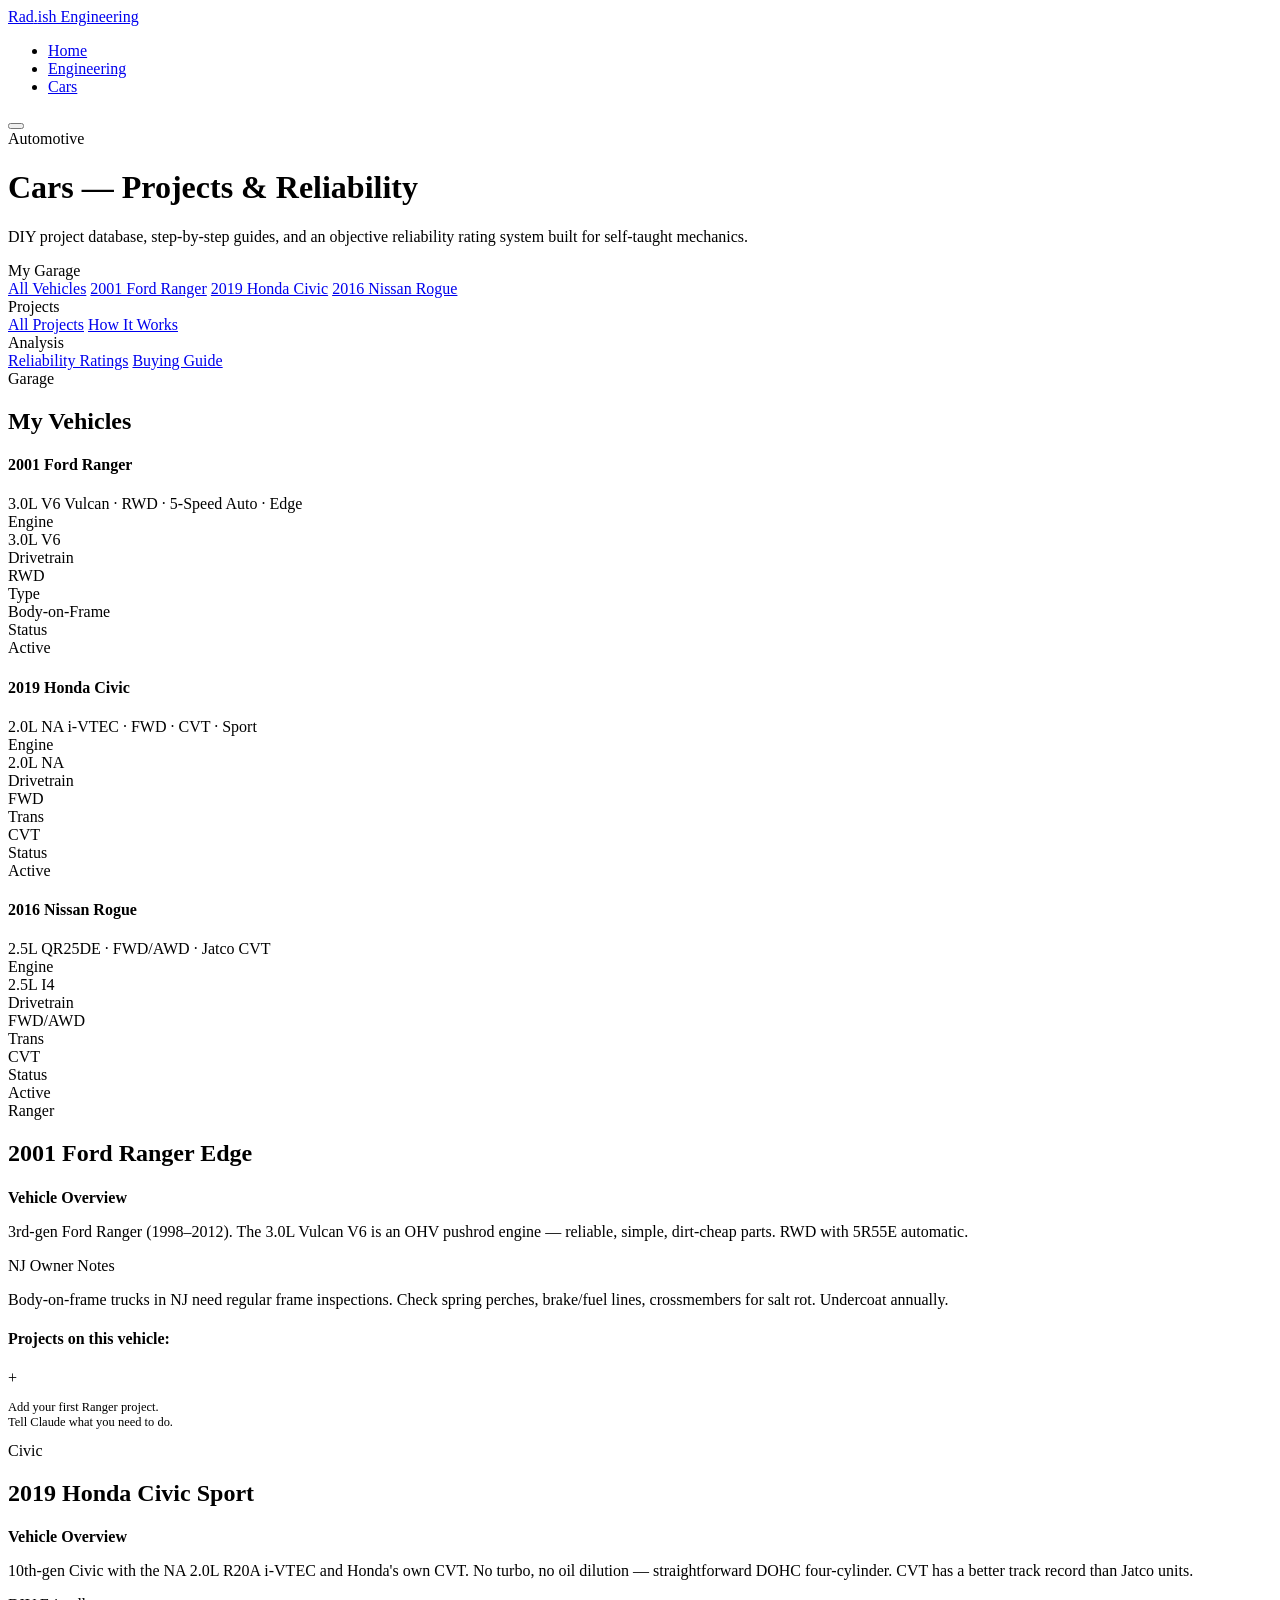
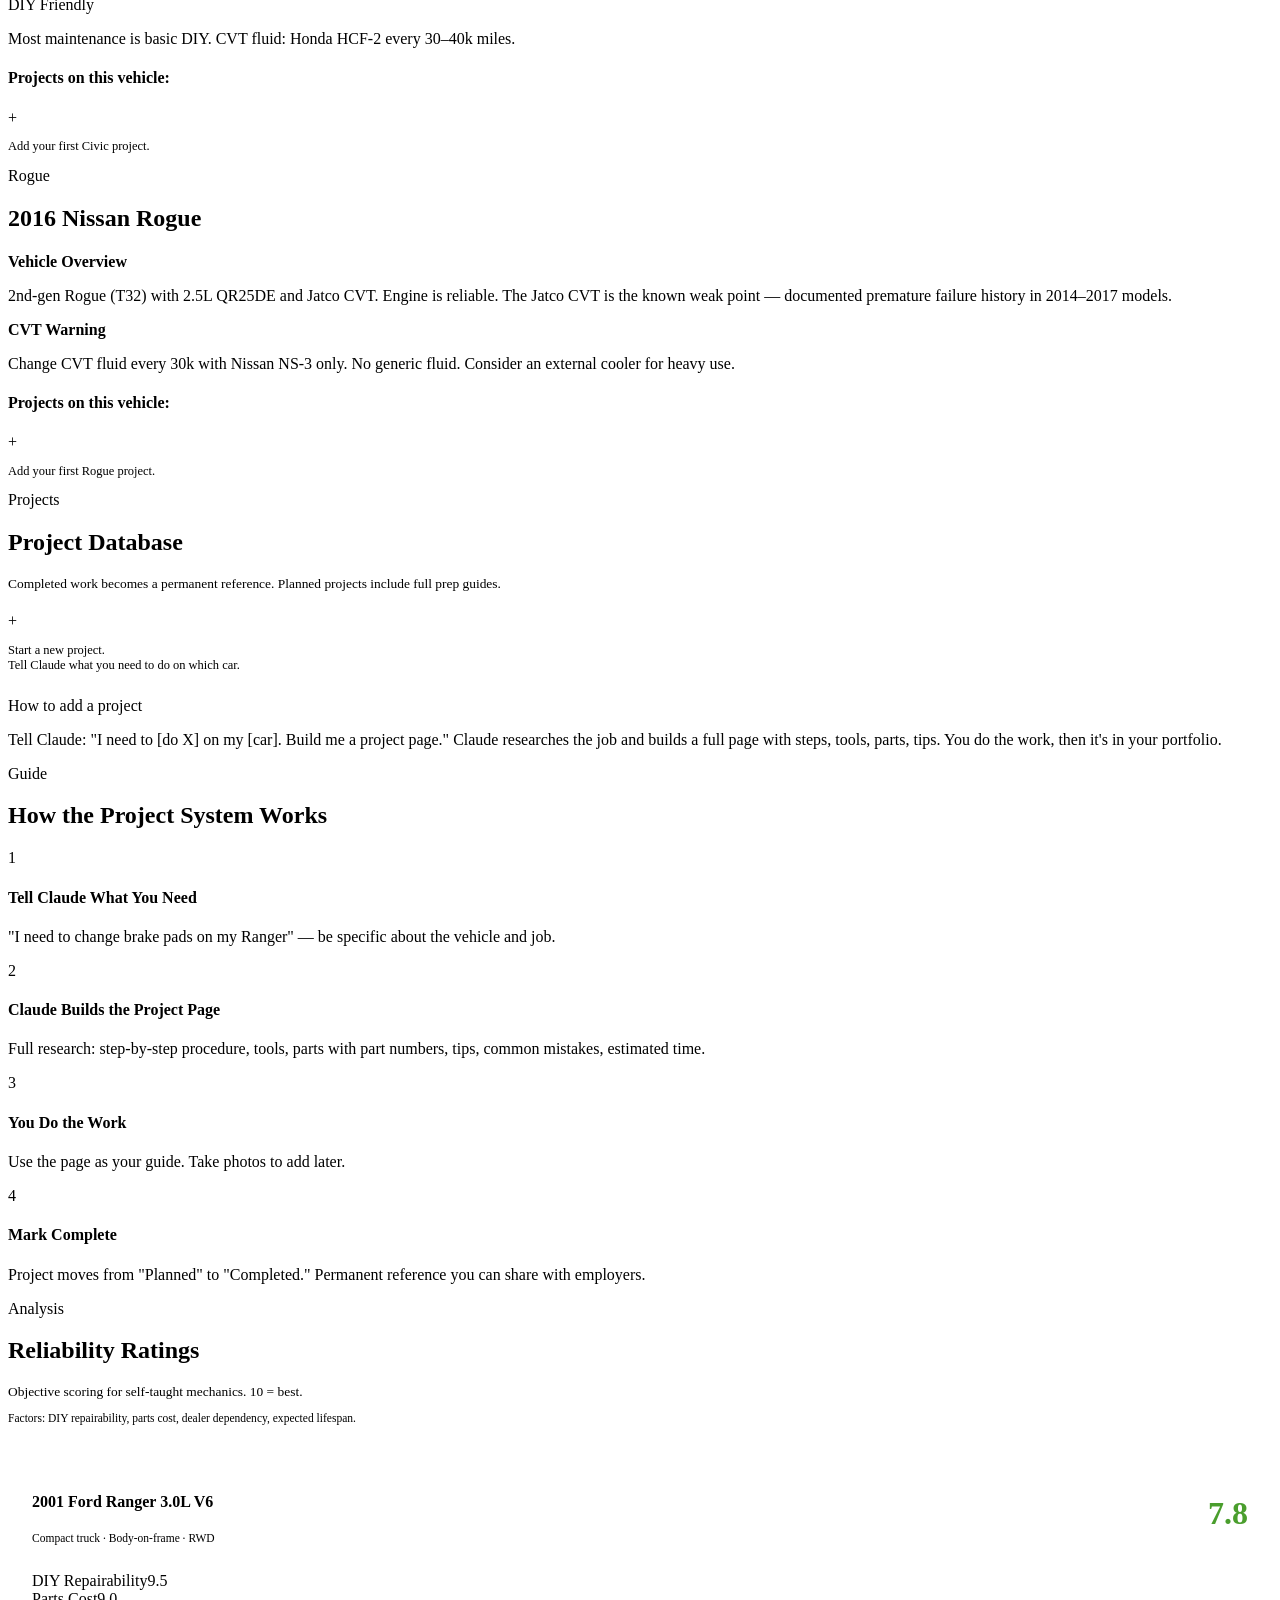
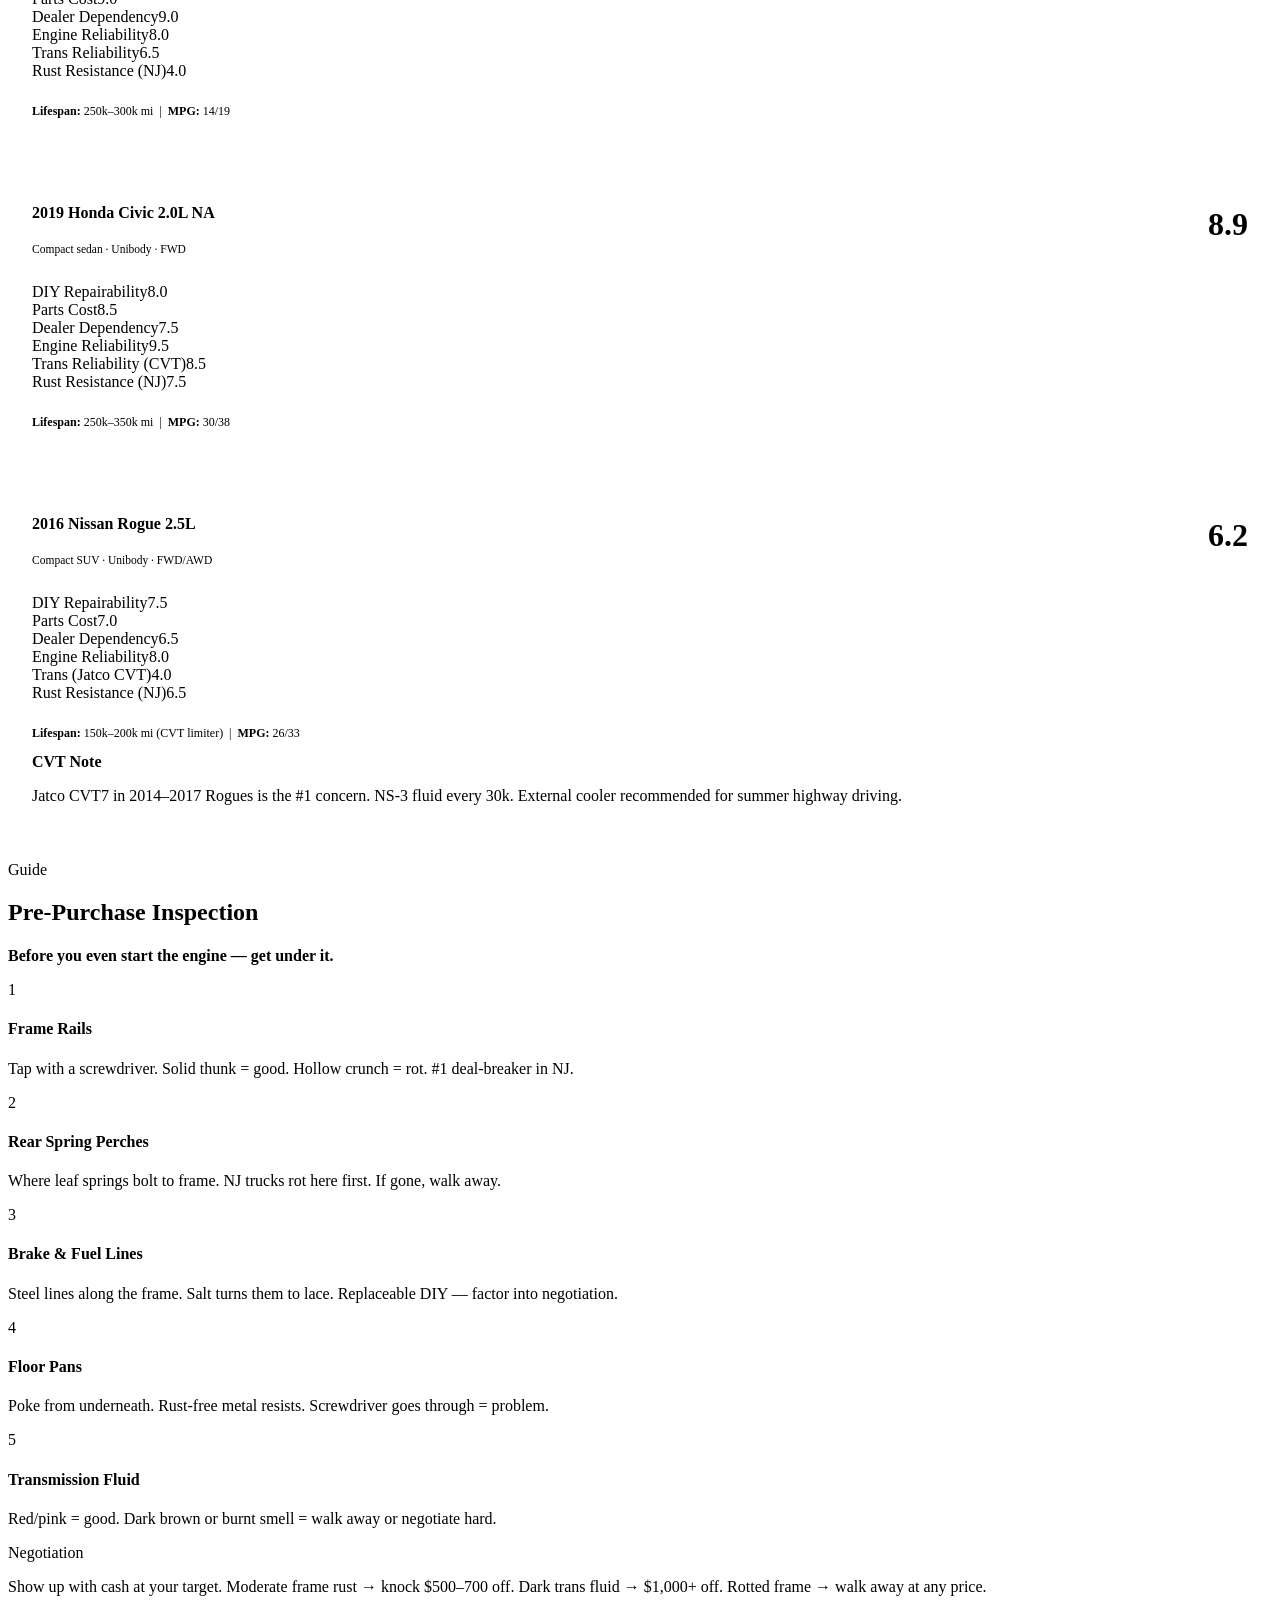
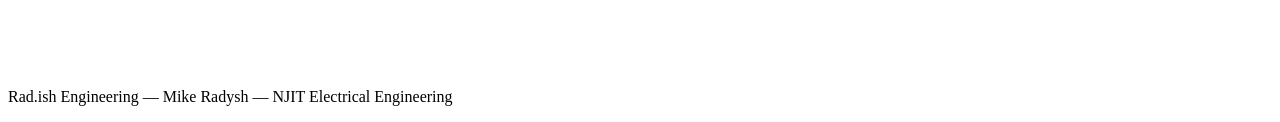
==== cars.html @ 74287818 "Add files via upload" ====
<!DOCTYPE html>
<html lang="en">
<head>
<meta charset="UTF-8">
<meta name="viewport" content="width=device-width, initial-scale=1.0">
<title>Cars — Rad.ish Engineering</title>
<link rel="stylesheet" href="css/style.css">
<style>
  .reliability-card { background: var(--bg-raised); border: 1px solid var(--border); border-radius: var(--radius); padding: 24px; margin-bottom: 16px; }
  .reliability-header { display: flex; justify-content: space-between; align-items: center; margin-bottom: 16px; }
  .reliability-score { font-family: var(--font-h); font-size: 2rem; font-weight: 800; }
  .score-great { color: var(--accent-green); }
  .score-good { color: #4a9e2d; }
  .score-fair { color: var(--accent-gold); }
</style>
</head>
<body>

<nav class="nav"><div class="nav-inner">
  <a href="index.html" class="nav-brand">Rad<span class="dot">.</span>ish Engineering</a>
  <ul class="nav-links">
    <li><a href="index.html">Home</a></li>
    <li><a href="engineering.html">Engineering</a></li>
    <li><a href="cars.html" class="active-cars">Cars</a></li>
  </ul>
  <button class="nav-toggle" aria-label="Menu"><span></span><span></span><span></span></button>
</div></nav>

<div class="container">
  <div class="page-header">
    <span class="chip chip-cars">Automotive</span>
    <h1>Cars — Projects &amp; Reliability</h1>
    <p>DIY project database, step-by-step guides, and an objective reliability rating system built for self-taught mechanics.</p>
  </div>
</div>

<div class="container" style="padding-bottom:60px;">
  <div class="content-layout">

    <aside class="sidebar">
      <div class="sidebar-section">
        <div class="sidebar-title">My Garage</div>
        <a href="#" class="sidebar-link active-cars" data-topic="garage" data-accent="cars">All Vehicles</a>
        <a href="#" class="sidebar-link" data-topic="ranger" data-accent="cars">2001 Ford Ranger</a>
        <a href="#" class="sidebar-link" data-topic="civic" data-accent="cars">2019 Honda Civic</a>
        <a href="#" class="sidebar-link" data-topic="rogue" data-accent="cars">2016 Nissan Rogue</a>
      </div>
      <div class="sidebar-section">
        <div class="sidebar-title">Projects</div>
        <a href="#" class="sidebar-link" data-topic="projects" data-accent="cars">All Projects</a>
        <a href="#" class="sidebar-link" data-topic="howto" data-accent="cars">How It Works</a>
      </div>
      <div class="sidebar-section">
        <div class="sidebar-title">Analysis</div>
        <a href="#" class="sidebar-link" data-topic="reliability" data-accent="cars">Reliability Ratings</a>
        <a href="#" class="sidebar-link" data-topic="buying" data-accent="cars">Buying Guide</a>
      </div>
    </aside>

    <main>

      <!-- ═══ GARAGE ═══ -->
      <div class="topic-section active" id="garage">
        <div class="topic-header"><span class="chip chip-cars">Garage</span><h2>My Vehicles</h2></div>
        <div class="garage-grid">
          <div class="garage-card"><div class="garage-accent" style="background:#4d8eff;"></div>
            <h4>2001 Ford Ranger</h4><div class="specs">3.0L V6 Vulcan · RWD · 5-Speed Auto · Edge</div>
            <div class="spec-grid">
              <div class="spec-item"><div class="spec-label">Engine</div><div class="spec-value">3.0L V6</div></div>
              <div class="spec-item"><div class="spec-label">Drivetrain</div><div class="spec-value">RWD</div></div>
              <div class="spec-item"><div class="spec-label">Type</div><div class="spec-value">Body-on-Frame</div></div>
              <div class="spec-item"><div class="spec-label">Status</div><div class="spec-value" style="color:var(--accent-green)">Active</div></div>
            </div>
          </div>
          <div class="garage-card"><div class="garage-accent" style="background:var(--accent-green);"></div>
            <h4>2019 Honda Civic</h4><div class="specs">2.0L NA i-VTEC · FWD · CVT · Sport</div>
            <div class="spec-grid">
              <div class="spec-item"><div class="spec-label">Engine</div><div class="spec-value">2.0L NA</div></div>
              <div class="spec-item"><div class="spec-label">Drivetrain</div><div class="spec-value">FWD</div></div>
              <div class="spec-item"><div class="spec-label">Trans</div><div class="spec-value">CVT</div></div>
              <div class="spec-item"><div class="spec-label">Status</div><div class="spec-value" style="color:var(--accent-green)">Active</div></div>
            </div>
          </div>
          <div class="garage-card"><div class="garage-accent" style="background:#9b59b6;"></div>
            <h4>2016 Nissan Rogue</h4><div class="specs">2.5L QR25DE · FWD/AWD · Jatco CVT</div>
            <div class="spec-grid">
              <div class="spec-item"><div class="spec-label">Engine</div><div class="spec-value">2.5L I4</div></div>
              <div class="spec-item"><div class="spec-label">Drivetrain</div><div class="spec-value">FWD/AWD</div></div>
              <div class="spec-item"><div class="spec-label">Trans</div><div class="spec-value">CVT</div></div>
              <div class="spec-item"><div class="spec-label">Status</div><div class="spec-value" style="color:var(--accent-green)">Active</div></div>
            </div>
          </div>
        </div>
      </div>

      <!-- ═══ RANGER ═══ -->
      <div class="topic-section" id="ranger">
        <div class="topic-header"><span class="chip chip-cars">Ranger</span><h2>2001 Ford Ranger Edge</h2></div>
        <div class="card" style="margin-bottom:20px;">
          <h4 style="margin-bottom:12px;">Vehicle Overview</h4>
          <p>3rd-gen Ford Ranger (1998–2012). The 3.0L Vulcan V6 is an OHV pushrod engine — reliable, simple, dirt-cheap parts. RWD with 5R55E automatic.</p>
          <div class="insight"><div class="insight-label">NJ Owner Notes</div><p>Body-on-frame trucks in NJ need regular frame inspections. Check spring perches, brake/fuel lines, crossmembers for salt rot. Undercoat annually.</p></div>
        </div>
        <h4 class="mb-sm">Projects on this vehicle:</h4>
        <div class="project-grid"><div class="add-card"><div class="plus">+</div><p style="font-size:0.78rem;color:var(--text-dim);">Add your first Ranger project.<br>Tell Claude what you need to do.</p></div></div>
      </div>

      <!-- ═══ CIVIC ═══ -->
      <div class="topic-section" id="civic">
        <div class="topic-header"><span class="chip chip-cars">Civic</span><h2>2019 Honda Civic Sport</h2></div>
        <div class="card" style="margin-bottom:20px;">
          <h4 style="margin-bottom:12px;">Vehicle Overview</h4>
          <p>10th-gen Civic with the NA 2.0L R20A i-VTEC and Honda's own CVT. No turbo, no oil dilution — straightforward DOHC four-cylinder. CVT has a better track record than Jatco units.</p>
          <div class="insight"><div class="insight-label">DIY Friendly</div><p>Most maintenance is basic DIY. CVT fluid: Honda HCF-2 every 30–40k miles.</p></div>
        </div>
        <h4 class="mb-sm">Projects on this vehicle:</h4>
        <div class="project-grid"><div class="add-card"><div class="plus">+</div><p style="font-size:0.78rem;color:var(--text-dim);">Add your first Civic project.</p></div></div>
      </div>

      <!-- ═══ ROGUE ═══ -->
      <div class="topic-section" id="rogue">
        <div class="topic-header"><span class="chip chip-cars">Rogue</span><h2>2016 Nissan Rogue</h2></div>
        <div class="card" style="margin-bottom:20px;">
          <h4 style="margin-bottom:12px;">Vehicle Overview</h4>
          <p>2nd-gen Rogue (T32) with 2.5L QR25DE and Jatco CVT. Engine is reliable. The Jatco CVT is the known weak point — documented premature failure history in 2014–2017 models.</p>
          <div class="tip"><strong>CVT Warning</strong><p>Change CVT fluid every 30k with Nissan NS-3 only. No generic fluid. Consider an external cooler for heavy use.</p></div>
        </div>
        <h4 class="mb-sm">Projects on this vehicle:</h4>
        <div class="project-grid"><div class="add-card"><div class="plus">+</div><p style="font-size:0.78rem;color:var(--text-dim);">Add your first Rogue project.</p></div></div>
      </div>

      <!-- ═══ PROJECTS ═══ -->
      <div class="topic-section" id="projects">
        <div class="topic-header"><span class="chip chip-cars">Projects</span><h2>Project Database</h2></div>
        <p style="margin-bottom:20px;font-size:0.84rem;color:var(--text-muted);">Completed work becomes a permanent reference. Planned projects include full prep guides.</p>
        <div class="project-grid"><div class="add-card"><div class="plus">+</div><p style="font-size:0.78rem;color:var(--text-dim);">Start a new project.<br>Tell Claude what you need to do on which car.</p></div></div>
        <div class="insight" style="margin-top:24px;"><div class="insight-label">How to add a project</div><p>Tell Claude: "I need to [do X] on my [car]. Build me a project page." Claude researches the job and builds a full page with steps, tools, parts, tips. You do the work, then it's in your portfolio.</p></div>
      </div>

      <!-- ═══ HOW IT WORKS ═══ -->
      <div class="topic-section" id="howto">
        <div class="topic-header"><span class="chip chip-gold">Guide</span><h2>How the Project System Works</h2></div>
        <div class="card mb-lg">
          <div class="step-list">
            <div class="step-item"><div class="step-num">1</div><div class="step-content"><h4>Tell Claude What You Need</h4><p>"I need to change brake pads on my Ranger" — be specific about the vehicle and job.</p></div></div>
            <div class="step-item"><div class="step-num">2</div><div class="step-content"><h4>Claude Builds the Project Page</h4><p>Full research: step-by-step procedure, tools, parts with part numbers, tips, common mistakes, estimated time.</p></div></div>
            <div class="step-item"><div class="step-num">3</div><div class="step-content"><h4>You Do the Work</h4><p>Use the page as your guide. Take photos to add later.</p></div></div>
            <div class="step-item"><div class="step-num">4</div><div class="step-content"><h4>Mark Complete</h4><p>Project moves from "Planned" to "Completed." Permanent reference you can share with employers.</p></div></div>
          </div>
        </div>
      </div>

      <!-- ═══ RELIABILITY ═══ -->
      <div class="topic-section" id="reliability">
        <div class="topic-header"><span class="chip chip-cars">Analysis</span><h2>Reliability Ratings</h2></div>
        <p style="margin-bottom:8px;font-size:0.84rem;color:var(--text-muted);">Objective scoring for self-taught mechanics. 10 = best.</p>
        <p style="margin-bottom:24px;font-size:0.72rem;color:var(--text-dim);">Factors: DIY repairability, parts cost, dealer dependency, expected lifespan.</p>

        <!-- Ranger -->
        <div class="reliability-card">
          <div class="reliability-header"><div><h4>2001 Ford Ranger 3.0L V6</h4><p style="font-size:0.72rem;color:var(--text-dim);">Compact truck · Body-on-frame · RWD</p></div><div class="reliability-score score-good">7.8</div></div>
          <div class="rating-row"><div class="rating-label"><span>DIY Repairability</span><span>9.5</span></div><div class="rating-bar"><div class="rating-fill fill-excellent" style="width:95%"></div></div></div>
          <div class="rating-row"><div class="rating-label"><span>Parts Cost</span><span>9.0</span></div><div class="rating-bar"><div class="rating-fill fill-excellent" style="width:90%"></div></div></div>
          <div class="rating-row"><div class="rating-label"><span>Dealer Dependency</span><span>9.0</span></div><div class="rating-bar"><div class="rating-fill fill-excellent" style="width:90%"></div></div></div>
          <div class="rating-row"><div class="rating-label"><span>Engine Reliability</span><span>8.0</span></div><div class="rating-bar"><div class="rating-fill fill-good" style="width:80%"></div></div></div>
          <div class="rating-row"><div class="rating-label"><span>Trans Reliability</span><span>6.5</span></div><div class="rating-bar"><div class="rating-fill fill-fair" style="width:65%"></div></div></div>
          <div class="rating-row"><div class="rating-label"><span>Rust Resistance (NJ)</span><span>4.0</span></div><div class="rating-bar"><div class="rating-fill fill-poor" style="width:40%"></div></div></div>
          <div style="margin-top:14px;padding-top:10px;border-top:1px solid var(--border);font-size:0.75rem;color:var(--text-muted);">
            <strong>Lifespan:</strong> 250k–300k mi &nbsp;|&nbsp; <strong>MPG:</strong> 14/19
          </div>
        </div>

        <!-- Civic -->
        <div class="reliability-card">
          <div class="reliability-header"><div><h4>2019 Honda Civic 2.0L NA</h4><p style="font-size:0.72rem;color:var(--text-dim);">Compact sedan · Unibody · FWD</p></div><div class="reliability-score score-great">8.9</div></div>
          <div class="rating-row"><div class="rating-label"><span>DIY Repairability</span><span>8.0</span></div><div class="rating-bar"><div class="rating-fill fill-good" style="width:80%"></div></div></div>
          <div class="rating-row"><div class="rating-label"><span>Parts Cost</span><span>8.5</span></div><div class="rating-bar"><div class="rating-fill fill-good" style="width:85%"></div></div></div>
          <div class="rating-row"><div class="rating-label"><span>Dealer Dependency</span><span>7.5</span></div><div class="rating-bar"><div class="rating-fill fill-good" style="width:75%"></div></div></div>
          <div class="rating-row"><div class="rating-label"><span>Engine Reliability</span><span>9.5</span></div><div class="rating-bar"><div class="rating-fill fill-excellent" style="width:95%"></div></div></div>
          <div class="rating-row"><div class="rating-label"><span>Trans Reliability (CVT)</span><span>8.5</span></div><div class="rating-bar"><div class="rating-fill fill-good" style="width:85%"></div></div></div>
          <div class="rating-row"><div class="rating-label"><span>Rust Resistance (NJ)</span><span>7.5</span></div><div class="rating-bar"><div class="rating-fill fill-good" style="width:75%"></div></div></div>
          <div style="margin-top:14px;padding-top:10px;border-top:1px solid var(--border);font-size:0.75rem;color:var(--text-muted);">
            <strong>Lifespan:</strong> 250k–350k mi &nbsp;|&nbsp; <strong>MPG:</strong> 30/38
          </div>
        </div>

        <!-- Rogue -->
        <div class="reliability-card">
          <div class="reliability-header"><div><h4>2016 Nissan Rogue 2.5L</h4><p style="font-size:0.72rem;color:var(--text-dim);">Compact SUV · Unibody · FWD/AWD</p></div><div class="reliability-score score-fair">6.2</div></div>
          <div class="rating-row"><div class="rating-label"><span>DIY Repairability</span><span>7.5</span></div><div class="rating-bar"><div class="rating-fill fill-good" style="width:75%"></div></div></div>
          <div class="rating-row"><div class="rating-label"><span>Parts Cost</span><span>7.0</span></div><div class="rating-bar"><div class="rating-fill fill-good" style="width:70%"></div></div></div>
          <div class="rating-row"><div class="rating-label"><span>Dealer Dependency</span><span>6.5</span></div><div class="rating-bar"><div class="rating-fill fill-fair" style="width:65%"></div></div></div>
          <div class="rating-row"><div class="rating-label"><span>Engine Reliability</span><span>8.0</span></div><div class="rating-bar"><div class="rating-fill fill-good" style="width:80%"></div></div></div>
          <div class="rating-row"><div class="rating-label"><span>Trans (Jatco CVT)</span><span>4.0</span></div><div class="rating-bar"><div class="rating-fill fill-poor" style="width:40%"></div></div></div>
          <div class="rating-row"><div class="rating-label"><span>Rust Resistance (NJ)</span><span>6.5</span></div><div class="rating-bar"><div class="rating-fill fill-fair" style="width:65%"></div></div></div>
          <div style="margin-top:14px;padding-top:10px;border-top:1px solid var(--border);font-size:0.75rem;color:var(--text-muted);">
            <strong>Lifespan:</strong> 150k–200k mi (CVT limiter) &nbsp;|&nbsp; <strong>MPG:</strong> 26/33
          </div>
          <div class="tip" style="margin-top:12px;"><strong>CVT Note</strong><p>Jatco CVT7 in 2014–2017 Rogues is the #1 concern. NS-3 fluid every 30k. External cooler recommended for summer highway driving.</p></div>
        </div>
      </div>

      <!-- ═══ BUYING GUIDE ═══ -->
      <div class="topic-section" id="buying">
        <div class="topic-header"><span class="chip chip-gold">Guide</span><h2>Pre-Purchase Inspection</h2></div>
        <div class="card mb-lg">
          <h4 style="margin-bottom:16px;">Before you even start the engine — get under it.</h4>
          <div class="step-list">
            <div class="step-item"><div class="step-num">1</div><div class="step-content"><h4>Frame Rails</h4><p>Tap with a screwdriver. Solid thunk = good. Hollow crunch = rot. #1 deal-breaker in NJ.</p></div></div>
            <div class="step-item"><div class="step-num">2</div><div class="step-content"><h4>Rear Spring Perches</h4><p>Where leaf springs bolt to frame. NJ trucks rot here first. If gone, walk away.</p></div></div>
            <div class="step-item"><div class="step-num">3</div><div class="step-content"><h4>Brake &amp; Fuel Lines</h4><p>Steel lines along the frame. Salt turns them to lace. Replaceable DIY — factor into negotiation.</p></div></div>
            <div class="step-item"><div class="step-num">4</div><div class="step-content"><h4>Floor Pans</h4><p>Poke from underneath. Rust-free metal resists. Screwdriver goes through = problem.</p></div></div>
            <div class="step-item"><div class="step-num">5</div><div class="step-content"><h4>Transmission Fluid</h4><p>Red/pink = good. Dark brown or burnt smell = walk away or negotiate hard.</p></div></div>
          </div>
          <div class="insight"><div class="insight-label">Negotiation</div><p>Show up with cash at your target. Moderate frame rust → knock $500–700 off. Dark trans fluid → $1,000+ off. Rotted frame → walk away at any price.</p></div>
        </div>
      </div>

    </main>
  </div>
</div>

<footer class="footer"><div class="container">
  <p>Rad<span class="dot">.</span>ish Engineering — Mike Radysh — NJIT Electrical Engineering</p>
</div></footer>

<script src="js/main.js"></script>
</body>
</html>
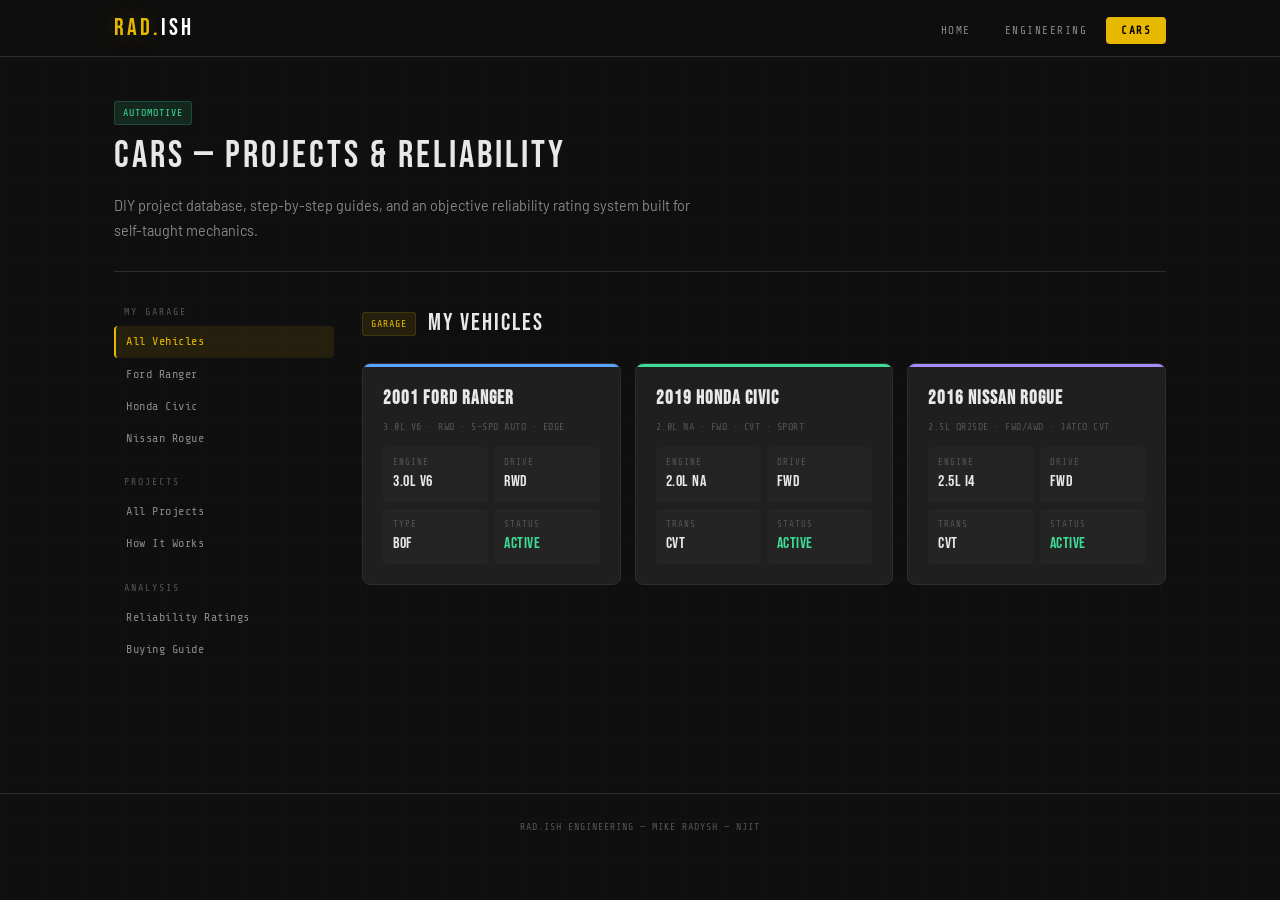
==== commit 742148b7: "Update print statement from 'Hello' to 'Goodbye'" ====
--- a/cars.html
+++ b/cars.html
@@ -5,30 +5,22 @@
 <meta name="viewport" content="width=device-width, initial-scale=1.0">
 <title>Cars — Rad.ish Engineering</title>
 <link rel="stylesheet" href="css/style.css">
-<style>
-  .reliability-card { background: var(--bg-raised); border: 1px solid var(--border); border-radius: var(--radius); padding: 24px; margin-bottom: 16px; }
-  .reliability-header { display: flex; justify-content: space-between; align-items: center; margin-bottom: 16px; }
-  .reliability-score { font-family: var(--font-h); font-size: 2rem; font-weight: 800; }
-  .score-great { color: var(--accent-green); }
-  .score-good { color: #4a9e2d; }
-  .score-fair { color: var(--accent-gold); }
-</style>
 </head>
 <body>
 
 <nav class="nav"><div class="nav-inner">
-  <a href="index.html" class="nav-brand">Rad<span class="dot">.</span>ish Engineering</a>
+  <a href="index.html" class="nav-brand"><span class="gold">Rad.</span><span class="white">ish</span></a>
   <ul class="nav-links">
     <li><a href="index.html">Home</a></li>
     <li><a href="engineering.html">Engineering</a></li>
-    <li><a href="cars.html" class="active-cars">Cars</a></li>
+    <li><a href="cars.html" class="active">Cars</a></li>
   </ul>
   <button class="nav-toggle" aria-label="Menu"><span></span><span></span><span></span></button>
 </div></nav>
 
 <div class="container">
   <div class="page-header">
-    <span class="chip chip-cars">Automotive</span>
+    <span class="chip chip-green">Automotive</span>
     <h1>Cars — Projects &amp; Reliability</h1>
     <p>DIY project database, step-by-step guides, and an objective reliability rating system built for self-taught mechanics.</p>
   </div>
@@ -41,9 +33,9 @@
       <div class="sidebar-section">
         <div class="sidebar-title">My Garage</div>
         <a href="#" class="sidebar-link active-cars" data-topic="garage" data-accent="cars">All Vehicles</a>
-        <a href="#" class="sidebar-link" data-topic="ranger" data-accent="cars">2001 Ford Ranger</a>
-        <a href="#" class="sidebar-link" data-topic="civic" data-accent="cars">2019 Honda Civic</a>
-        <a href="#" class="sidebar-link" data-topic="rogue" data-accent="cars">2016 Nissan Rogue</a>
+        <a href="#" class="sidebar-link" data-topic="ranger" data-accent="cars">Ford Ranger</a>
+        <a href="#" class="sidebar-link" data-topic="civic" data-accent="cars">Honda Civic</a>
+        <a href="#" class="sidebar-link" data-topic="rogue" data-accent="cars">Nissan Rogue</a>
       </div>
       <div class="sidebar-section">
         <div class="sidebar-title">Projects</div>
@@ -61,33 +53,33 @@
 
       <!-- ═══ GARAGE ═══ -->
       <div class="topic-section active" id="garage">
-        <div class="topic-header"><span class="chip chip-cars">Garage</span><h2>My Vehicles</h2></div>
+        <div class="topic-header"><span class="chip chip-gold">Garage</span><h2>My Vehicles</h2></div>
         <div class="garage-grid">
-          <div class="garage-card"><div class="garage-accent" style="background:#4d8eff;"></div>
-            <h4>2001 Ford Ranger</h4><div class="specs">3.0L V6 Vulcan · RWD · 5-Speed Auto · Edge</div>
+          <div class="garage-card"><div class="garage-accent" style="background:var(--blue)"></div>
+            <h4>2001 Ford Ranger</h4><div class="specs">3.0L V6 · RWD · 5-SPD AUTO · EDGE</div>
             <div class="spec-grid">
               <div class="spec-item"><div class="spec-label">Engine</div><div class="spec-value">3.0L V6</div></div>
-              <div class="spec-item"><div class="spec-label">Drivetrain</div><div class="spec-value">RWD</div></div>
-              <div class="spec-item"><div class="spec-label">Type</div><div class="spec-value">Body-on-Frame</div></div>
-              <div class="spec-item"><div class="spec-label">Status</div><div class="spec-value" style="color:var(--accent-green)">Active</div></div>
+              <div class="spec-item"><div class="spec-label">Drive</div><div class="spec-value">RWD</div></div>
+              <div class="spec-item"><div class="spec-label">Type</div><div class="spec-value">BOF</div></div>
+              <div class="spec-item"><div class="spec-label">Status</div><div class="spec-value" style="color:var(--green)">Active</div></div>
             </div>
           </div>
-          <div class="garage-card"><div class="garage-accent" style="background:var(--accent-green);"></div>
-            <h4>2019 Honda Civic</h4><div class="specs">2.0L NA i-VTEC · FWD · CVT · Sport</div>
+          <div class="garage-card"><div class="garage-accent" style="background:var(--green)"></div>
+            <h4>2019 Honda Civic</h4><div class="specs">2.0L NA · FWD · CVT · SPORT</div>
             <div class="spec-grid">
               <div class="spec-item"><div class="spec-label">Engine</div><div class="spec-value">2.0L NA</div></div>
-              <div class="spec-item"><div class="spec-label">Drivetrain</div><div class="spec-value">FWD</div></div>
+              <div class="spec-item"><div class="spec-label">Drive</div><div class="spec-value">FWD</div></div>
               <div class="spec-item"><div class="spec-label">Trans</div><div class="spec-value">CVT</div></div>
-              <div class="spec-item"><div class="spec-label">Status</div><div class="spec-value" style="color:var(--accent-green)">Active</div></div>
+              <div class="spec-item"><div class="spec-label">Status</div><div class="spec-value" style="color:var(--green)">Active</div></div>
             </div>
           </div>
-          <div class="garage-card"><div class="garage-accent" style="background:#9b59b6;"></div>
-            <h4>2016 Nissan Rogue</h4><div class="specs">2.5L QR25DE · FWD/AWD · Jatco CVT</div>
+          <div class="garage-card"><div class="garage-accent" style="background:var(--purple)"></div>
+            <h4>2016 Nissan Rogue</h4><div class="specs">2.5L QR25DE · FWD/AWD · JATCO CVT</div>
             <div class="spec-grid">
               <div class="spec-item"><div class="spec-label">Engine</div><div class="spec-value">2.5L I4</div></div>
-              <div class="spec-item"><div class="spec-label">Drivetrain</div><div class="spec-value">FWD/AWD</div></div>
+              <div class="spec-item"><div class="spec-label">Drive</div><div class="spec-value">FWD</div></div>
               <div class="spec-item"><div class="spec-label">Trans</div><div class="spec-value">CVT</div></div>
-              <div class="spec-item"><div class="spec-label">Status</div><div class="spec-value" style="color:var(--accent-green)">Active</div></div>
+              <div class="spec-item"><div class="spec-label">Status</div><div class="spec-value" style="color:var(--green)">Active</div></div>
             </div>
           </div>
         </div>
@@ -95,124 +87,136 @@
 
       <!-- ═══ RANGER ═══ -->
       <div class="topic-section" id="ranger">
-        <div class="topic-header"><span class="chip chip-cars">Ranger</span><h2>2001 Ford Ranger Edge</h2></div>
-        <div class="card" style="margin-bottom:20px;">
-          <h4 style="margin-bottom:12px;">Vehicle Overview</h4>
-          <p>3rd-gen Ford Ranger (1998–2012). The 3.0L Vulcan V6 is an OHV pushrod engine — reliable, simple, dirt-cheap parts. RWD with 5R55E automatic.</p>
-          <div class="insight"><div class="insight-label">NJ Owner Notes</div><p>Body-on-frame trucks in NJ need regular frame inspections. Check spring perches, brake/fuel lines, crossmembers for salt rot. Undercoat annually.</p></div>
-        </div>
-        <h4 class="mb-sm">Projects on this vehicle:</h4>
-        <div class="project-grid"><div class="add-card"><div class="plus">+</div><p style="font-size:0.78rem;color:var(--text-dim);">Add your first Ranger project.<br>Tell Claude what you need to do.</p></div></div>
+        <div class="topic-header"><span class="chip chip-blue">Ranger</span><h2>2001 Ford Ranger Edge</h2></div>
+        <div class="card-flat" style="margin-bottom:16px;">
+          <h4 style="margin-bottom:10px;">Vehicle Overview</h4>
+          <p>3rd-gen Ranger (1998–2012). 3.0L Vulcan V6 — OHV pushrod, reliable, simple, cheap parts. RWD with 5R55E automatic.</p>
+          <div class="insight"><div class="insight-label">NJ Owner Notes</div><p>Body-on-frame + NJ salt = inspect frame annually. Spring perches, brake/fuel lines, crossmembers rot first. Undercoat every fall.</p></div>
+        </div>
+        <h4 class="mb-sm" style="font-family:var(--font-mono);font-size:10px;letter-spacing:1.5px;text-transform:uppercase;color:var(--text-dim);">Projects on this vehicle</h4>
+        <div class="project-grid"><div class="add-card"><div class="plus">+</div><p style="font-family:var(--font-mono);font-size:11px;color:var(--text-dim);">Add first Ranger project</p></div></div>
       </div>
 
       <!-- ═══ CIVIC ═══ -->
       <div class="topic-section" id="civic">
-        <div class="topic-header"><span class="chip chip-cars">Civic</span><h2>2019 Honda Civic Sport</h2></div>
-        <div class="card" style="margin-bottom:20px;">
-          <h4 style="margin-bottom:12px;">Vehicle Overview</h4>
-          <p>10th-gen Civic with the NA 2.0L R20A i-VTEC and Honda's own CVT. No turbo, no oil dilution — straightforward DOHC four-cylinder. CVT has a better track record than Jatco units.</p>
-          <div class="insight"><div class="insight-label">DIY Friendly</div><p>Most maintenance is basic DIY. CVT fluid: Honda HCF-2 every 30–40k miles.</p></div>
-        </div>
-        <h4 class="mb-sm">Projects on this vehicle:</h4>
-        <div class="project-grid"><div class="add-card"><div class="plus">+</div><p style="font-size:0.78rem;color:var(--text-dim);">Add your first Civic project.</p></div></div>
+        <div class="topic-header"><span class="chip chip-green">Civic</span><h2>2019 Honda Civic Sport</h2></div>
+        <div class="card-flat" style="margin-bottom:16px;">
+          <h4 style="margin-bottom:10px;">Vehicle Overview</h4>
+          <p>10th-gen with NA 2.0L R20A i-VTEC and Honda's own CVT. No turbo, no oil dilution. Better CVT reliability than Jatco units.</p>
+          <div class="insight"><div class="insight-label">DIY Friendly</div><p>Most maintenance is basic. CVT fluid: Honda HCF-2 every 30–40k miles.</p></div>
+        </div>
+        <h4 class="mb-sm" style="font-family:var(--font-mono);font-size:10px;letter-spacing:1.5px;text-transform:uppercase;color:var(--text-dim);">Projects on this vehicle</h4>
+        <div class="project-grid"><div class="add-card"><div class="plus">+</div><p style="font-family:var(--font-mono);font-size:11px;color:var(--text-dim);">Add first Civic project</p></div></div>
       </div>
 
       <!-- ═══ ROGUE ═══ -->
       <div class="topic-section" id="rogue">
-        <div class="topic-header"><span class="chip chip-cars">Rogue</span><h2>2016 Nissan Rogue</h2></div>
-        <div class="card" style="margin-bottom:20px;">
-          <h4 style="margin-bottom:12px;">Vehicle Overview</h4>
-          <p>2nd-gen Rogue (T32) with 2.5L QR25DE and Jatco CVT. Engine is reliable. The Jatco CVT is the known weak point — documented premature failure history in 2014–2017 models.</p>
-          <div class="tip"><strong>CVT Warning</strong><p>Change CVT fluid every 30k with Nissan NS-3 only. No generic fluid. Consider an external cooler for heavy use.</p></div>
-        </div>
-        <h4 class="mb-sm">Projects on this vehicle:</h4>
-        <div class="project-grid"><div class="add-card"><div class="plus">+</div><p style="font-size:0.78rem;color:var(--text-dim);">Add your first Rogue project.</p></div></div>
+        <div class="topic-header"><span class="chip chip-red">Rogue</span><h2>2016 Nissan Rogue</h2></div>
+        <div class="card-flat" style="margin-bottom:16px;">
+          <h4 style="margin-bottom:10px;">Vehicle Overview</h4>
+          <p>2nd-gen (T32) with 2.5L QR25DE and Jatco CVT. Engine is solid. The Jatco CVT is the weak point — documented failures in 2014–2017.</p>
+          <div class="tip"><strong>⚠ CVT Warning</strong><p>Change fluid every 30k with Nissan NS-3 only. No generic. External cooler recommended for heavy summer driving.</p></div>
+        </div>
+        <h4 class="mb-sm" style="font-family:var(--font-mono);font-size:10px;letter-spacing:1.5px;text-transform:uppercase;color:var(--text-dim);">Projects on this vehicle</h4>
+        <div class="project-grid"><div class="add-card"><div class="plus">+</div><p style="font-family:var(--font-mono);font-size:11px;color:var(--text-dim);">Add first Rogue project</p></div></div>
       </div>
 
       <!-- ═══ PROJECTS ═══ -->
       <div class="topic-section" id="projects">
-        <div class="topic-header"><span class="chip chip-cars">Projects</span><h2>Project Database</h2></div>
-        <p style="margin-bottom:20px;font-size:0.84rem;color:var(--text-muted);">Completed work becomes a permanent reference. Planned projects include full prep guides.</p>
-        <div class="project-grid"><div class="add-card"><div class="plus">+</div><p style="font-size:0.78rem;color:var(--text-dim);">Start a new project.<br>Tell Claude what you need to do on which car.</p></div></div>
-        <div class="insight" style="margin-top:24px;"><div class="insight-label">How to add a project</div><p>Tell Claude: "I need to [do X] on my [car]. Build me a project page." Claude researches the job and builds a full page with steps, tools, parts, tips. You do the work, then it's in your portfolio.</p></div>
+        <div class="topic-header"><span class="chip chip-gold">Projects</span><h2>Project Database</h2></div>
+        <p style="margin-bottom:16px;">Completed work becomes permanent reference. Planned projects get full prep guides.</p>
+        <div class="project-grid"><div class="add-card"><div class="plus">+</div><p style="font-family:var(--font-mono);font-size:11px;color:var(--text-dim);">Start new project — tell Claude what &amp; which car</p></div></div>
+        <div class="insight" style="margin-top:20px;"><div class="insight-label">Workflow</div><p>Tell Claude what you need → Claude builds project page → you wrench → mark complete → portfolio entry.</p></div>
       </div>
 
       <!-- ═══ HOW IT WORKS ═══ -->
       <div class="topic-section" id="howto">
-        <div class="topic-header"><span class="chip chip-gold">Guide</span><h2>How the Project System Works</h2></div>
-        <div class="card mb-lg">
+        <div class="topic-header"><span class="chip chip-gold">Guide</span><h2>Project System</h2></div>
+        <div class="card-flat">
           <div class="step-list">
-            <div class="step-item"><div class="step-num">1</div><div class="step-content"><h4>Tell Claude What You Need</h4><p>"I need to change brake pads on my Ranger" — be specific about the vehicle and job.</p></div></div>
-            <div class="step-item"><div class="step-num">2</div><div class="step-content"><h4>Claude Builds the Project Page</h4><p>Full research: step-by-step procedure, tools, parts with part numbers, tips, common mistakes, estimated time.</p></div></div>
-            <div class="step-item"><div class="step-num">3</div><div class="step-content"><h4>You Do the Work</h4><p>Use the page as your guide. Take photos to add later.</p></div></div>
-            <div class="step-item"><div class="step-num">4</div><div class="step-content"><h4>Mark Complete</h4><p>Project moves from "Planned" to "Completed." Permanent reference you can share with employers.</p></div></div>
+            <div class="step-item"><div class="step-num">1</div><div class="step-content"><h4>Tell Claude What You Need</h4><p>"I need to change brake pads on my Ranger" — vehicle + job, be specific.</p></div></div>
+            <div class="step-item"><div class="step-num">2</div><div class="step-content"><h4>Claude Builds the Page</h4><p>Step-by-step, tools, parts with numbers, tips, mistakes, time estimate.</p></div></div>
+            <div class="step-item"><div class="step-num">3</div><div class="step-content"><h4>You Do the Work</h4><p>Page is your guide. Take photos to add later.</p></div></div>
+            <div class="step-item"><div class="step-num">4</div><div class="step-content"><h4>Mark Complete</h4><p>Moves from planned to completed. Permanent reference + portfolio piece.</p></div></div>
           </div>
         </div>
       </div>
 
       <!-- ═══ RELIABILITY ═══ -->
       <div class="topic-section" id="reliability">
-        <div class="topic-header"><span class="chip chip-cars">Analysis</span><h2>Reliability Ratings</h2></div>
-        <p style="margin-bottom:8px;font-size:0.84rem;color:var(--text-muted);">Objective scoring for self-taught mechanics. 10 = best.</p>
-        <p style="margin-bottom:24px;font-size:0.72rem;color:var(--text-dim);">Factors: DIY repairability, parts cost, dealer dependency, expected lifespan.</p>
+        <div class="topic-header"><span class="chip chip-gold">Analysis</span><h2>Reliability Ratings</h2></div>
+        <p style="margin-bottom:6px;">Objective scoring for DIY mechanics. Factors: repairability, parts cost, dealer dependency, lifespan.</p>
+        <p style="font-family:var(--font-mono);font-size:10px;letter-spacing:1px;text-transform:uppercase;color:var(--text-dim);margin-bottom:20px;">Scale: 0–10 · Higher = Better</p>
 
         <!-- Ranger -->
         <div class="reliability-card">
-          <div class="reliability-header"><div><h4>2001 Ford Ranger 3.0L V6</h4><p style="font-size:0.72rem;color:var(--text-dim);">Compact truck · Body-on-frame · RWD</p></div><div class="reliability-score score-good">7.8</div></div>
-          <div class="rating-row"><div class="rating-label"><span>DIY Repairability</span><span>9.5</span></div><div class="rating-bar"><div class="rating-fill fill-excellent" style="width:95%"></div></div></div>
-          <div class="rating-row"><div class="rating-label"><span>Parts Cost</span><span>9.0</span></div><div class="rating-bar"><div class="rating-fill fill-excellent" style="width:90%"></div></div></div>
-          <div class="rating-row"><div class="rating-label"><span>Dealer Dependency</span><span>9.0</span></div><div class="rating-bar"><div class="rating-fill fill-excellent" style="width:90%"></div></div></div>
-          <div class="rating-row"><div class="rating-label"><span>Engine Reliability</span><span>8.0</span></div><div class="rating-bar"><div class="rating-fill fill-good" style="width:80%"></div></div></div>
-          <div class="rating-row"><div class="rating-label"><span>Trans Reliability</span><span>6.5</span></div><div class="rating-bar"><div class="rating-fill fill-fair" style="width:65%"></div></div></div>
-          <div class="rating-row"><div class="rating-label"><span>Rust Resistance (NJ)</span><span>4.0</span></div><div class="rating-bar"><div class="rating-fill fill-poor" style="width:40%"></div></div></div>
-          <div style="margin-top:14px;padding-top:10px;border-top:1px solid var(--border);font-size:0.75rem;color:var(--text-muted);">
-            <strong>Lifespan:</strong> 250k–300k mi &nbsp;|&nbsp; <strong>MPG:</strong> 14/19
+          <div class="reliability-header">
+            <div><h4>2001 Ford Ranger 3.0L V6</h4><p>Compact Truck · Body-on-Frame · RWD</p></div>
+            <div class="score-circle score-good">78<div class="score-sub">/100</div></div>
+          </div>
+          <div class="rating-row"><div class="rating-label"><span>🔧 DIY Repairability</span><span style="color:var(--green)">9.5</span></div><div class="rating-bar"><div class="rating-fill fill-excellent" style="width:95%"></div></div></div>
+          <div class="rating-row"><div class="rating-label"><span>💰 Parts Cost</span><span style="color:var(--green)">9.0</span></div><div class="rating-bar"><div class="rating-fill fill-excellent" style="width:90%"></div></div></div>
+          <div class="rating-row"><div class="rating-label"><span>🏪 Dealer Dependency</span><span style="color:var(--green)">9.0</span></div><div class="rating-bar"><div class="rating-fill fill-excellent" style="width:90%"></div></div></div>
+          <div class="rating-row"><div class="rating-label"><span>⚙️ Engine</span><span style="color:var(--green-mid)">8.0</span></div><div class="rating-bar"><div class="rating-fill fill-good" style="width:80%"></div></div></div>
+          <div class="rating-row"><div class="rating-label"><span>🔄 Transmission</span><span style="color:var(--gold)">6.5</span></div><div class="rating-bar"><div class="rating-fill fill-fair" style="width:65%"></div></div></div>
+          <div class="rating-row"><div class="rating-label"><span>🧂 Rust (NJ)</span><span style="color:var(--red)">4.0</span></div><div class="rating-bar"><div class="rating-fill fill-poor" style="width:40%"></div></div></div>
+          <div style="margin-top:14px;padding-top:10px;border-top:1px solid var(--border);display:flex;gap:20px;">
+            <span class="label">🛣️ Lifespan: <span style="color:var(--blue)">250–300k mi</span></span>
+            <span class="label">⛽ MPG: <span style="color:var(--purple)">14/19</span></span>
           </div>
         </div>
 
         <!-- Civic -->
         <div class="reliability-card">
-          <div class="reliability-header"><div><h4>2019 Honda Civic 2.0L NA</h4><p style="font-size:0.72rem;color:var(--text-dim);">Compact sedan · Unibody · FWD</p></div><div class="reliability-score score-great">8.9</div></div>
-          <div class="rating-row"><div class="rating-label"><span>DIY Repairability</span><span>8.0</span></div><div class="rating-bar"><div class="rating-fill fill-good" style="width:80%"></div></div></div>
-          <div class="rating-row"><div class="rating-label"><span>Parts Cost</span><span>8.5</span></div><div class="rating-bar"><div class="rating-fill fill-good" style="width:85%"></div></div></div>
-          <div class="rating-row"><div class="rating-label"><span>Dealer Dependency</span><span>7.5</span></div><div class="rating-bar"><div class="rating-fill fill-good" style="width:75%"></div></div></div>
-          <div class="rating-row"><div class="rating-label"><span>Engine Reliability</span><span>9.5</span></div><div class="rating-bar"><div class="rating-fill fill-excellent" style="width:95%"></div></div></div>
-          <div class="rating-row"><div class="rating-label"><span>Trans Reliability (CVT)</span><span>8.5</span></div><div class="rating-bar"><div class="rating-fill fill-good" style="width:85%"></div></div></div>
-          <div class="rating-row"><div class="rating-label"><span>Rust Resistance (NJ)</span><span>7.5</span></div><div class="rating-bar"><div class="rating-fill fill-good" style="width:75%"></div></div></div>
-          <div style="margin-top:14px;padding-top:10px;border-top:1px solid var(--border);font-size:0.75rem;color:var(--text-muted);">
-            <strong>Lifespan:</strong> 250k–350k mi &nbsp;|&nbsp; <strong>MPG:</strong> 30/38
+          <div class="reliability-header">
+            <div><h4>2019 Honda Civic 2.0L NA</h4><p>Compact Sedan · Unibody · FWD</p></div>
+            <div class="score-circle score-great">89<div class="score-sub">/100</div></div>
+          </div>
+          <div class="rating-row"><div class="rating-label"><span>🔧 DIY Repairability</span><span style="color:var(--green-mid)">8.0</span></div><div class="rating-bar"><div class="rating-fill fill-good" style="width:80%"></div></div></div>
+          <div class="rating-row"><div class="rating-label"><span>💰 Parts Cost</span><span style="color:var(--green-mid)">8.5</span></div><div class="rating-bar"><div class="rating-fill fill-good" style="width:85%"></div></div></div>
+          <div class="rating-row"><div class="rating-label"><span>🏪 Dealer Dependency</span><span style="color:var(--green-mid)">7.5</span></div><div class="rating-bar"><div class="rating-fill fill-good" style="width:75%"></div></div></div>
+          <div class="rating-row"><div class="rating-label"><span>⚙️ Engine</span><span style="color:var(--green)">9.5</span></div><div class="rating-bar"><div class="rating-fill fill-excellent" style="width:95%"></div></div></div>
+          <div class="rating-row"><div class="rating-label"><span>🔄 Trans (CVT)</span><span style="color:var(--green-mid)">8.5</span></div><div class="rating-bar"><div class="rating-fill fill-good" style="width:85%"></div></div></div>
+          <div class="rating-row"><div class="rating-label"><span>🧂 Rust (NJ)</span><span style="color:var(--green-mid)">7.5</span></div><div class="rating-bar"><div class="rating-fill fill-good" style="width:75%"></div></div></div>
+          <div style="margin-top:14px;padding-top:10px;border-top:1px solid var(--border);display:flex;gap:20px;">
+            <span class="label">🛣️ Lifespan: <span style="color:var(--blue)">250–350k mi</span></span>
+            <span class="label">⛽ MPG: <span style="color:var(--purple)">30/38</span></span>
           </div>
         </div>
 
         <!-- Rogue -->
         <div class="reliability-card">
-          <div class="reliability-header"><div><h4>2016 Nissan Rogue 2.5L</h4><p style="font-size:0.72rem;color:var(--text-dim);">Compact SUV · Unibody · FWD/AWD</p></div><div class="reliability-score score-fair">6.2</div></div>
-          <div class="rating-row"><div class="rating-label"><span>DIY Repairability</span><span>7.5</span></div><div class="rating-bar"><div class="rating-fill fill-good" style="width:75%"></div></div></div>
-          <div class="rating-row"><div class="rating-label"><span>Parts Cost</span><span>7.0</span></div><div class="rating-bar"><div class="rating-fill fill-good" style="width:70%"></div></div></div>
-          <div class="rating-row"><div class="rating-label"><span>Dealer Dependency</span><span>6.5</span></div><div class="rating-bar"><div class="rating-fill fill-fair" style="width:65%"></div></div></div>
-          <div class="rating-row"><div class="rating-label"><span>Engine Reliability</span><span>8.0</span></div><div class="rating-bar"><div class="rating-fill fill-good" style="width:80%"></div></div></div>
-          <div class="rating-row"><div class="rating-label"><span>Trans (Jatco CVT)</span><span>4.0</span></div><div class="rating-bar"><div class="rating-fill fill-poor" style="width:40%"></div></div></div>
-          <div class="rating-row"><div class="rating-label"><span>Rust Resistance (NJ)</span><span>6.5</span></div><div class="rating-bar"><div class="rating-fill fill-fair" style="width:65%"></div></div></div>
-          <div style="margin-top:14px;padding-top:10px;border-top:1px solid var(--border);font-size:0.75rem;color:var(--text-muted);">
-            <strong>Lifespan:</strong> 150k–200k mi (CVT limiter) &nbsp;|&nbsp; <strong>MPG:</strong> 26/33
-          </div>
-          <div class="tip" style="margin-top:12px;"><strong>CVT Note</strong><p>Jatco CVT7 in 2014–2017 Rogues is the #1 concern. NS-3 fluid every 30k. External cooler recommended for summer highway driving.</p></div>
+          <div class="reliability-header">
+            <div><h4>2016 Nissan Rogue 2.5L</h4><p>Compact SUV · Unibody · FWD/AWD</p></div>
+            <div class="score-circle score-fair">62<div class="score-sub">/100</div></div>
+          </div>
+          <div class="rating-row"><div class="rating-label"><span>🔧 DIY Repairability</span><span style="color:var(--green-mid)">7.5</span></div><div class="rating-bar"><div class="rating-fill fill-good" style="width:75%"></div></div></div>
+          <div class="rating-row"><div class="rating-label"><span>💰 Parts Cost</span><span style="color:var(--green-mid)">7.0</span></div><div class="rating-bar"><div class="rating-fill fill-good" style="width:70%"></div></div></div>
+          <div class="rating-row"><div class="rating-label"><span>🏪 Dealer Dependency</span><span style="color:var(--gold)">6.5</span></div><div class="rating-bar"><div class="rating-fill fill-fair" style="width:65%"></div></div></div>
+          <div class="rating-row"><div class="rating-label"><span>⚙️ Engine</span><span style="color:var(--green-mid)">8.0</span></div><div class="rating-bar"><div class="rating-fill fill-good" style="width:80%"></div></div></div>
+          <div class="rating-row"><div class="rating-label"><span>🔄 Trans (Jatco)</span><span style="color:var(--red)">4.0</span></div><div class="rating-bar"><div class="rating-fill fill-poor" style="width:40%"></div></div></div>
+          <div class="rating-row"><div class="rating-label"><span>🧂 Rust (NJ)</span><span style="color:var(--gold)">6.5</span></div><div class="rating-bar"><div class="rating-fill fill-fair" style="width:65%"></div></div></div>
+          <div style="margin-top:14px;padding-top:10px;border-top:1px solid var(--border);display:flex;gap:20px;">
+            <span class="label">🛣️ Lifespan: <span style="color:var(--blue)">150–200k mi</span></span>
+            <span class="label">⛽ MPG: <span style="color:var(--purple)">26/33</span></span>
+          </div>
+          <div class="tip" style="margin-top:12px;"><strong>⚠ CVT Note</strong><p>Jatco CVT7 (2014–2017) is #1 concern. NS-3 every 30k. External cooler for summer highway.</p></div>
         </div>
       </div>
 
       <!-- ═══ BUYING GUIDE ═══ -->
       <div class="topic-section" id="buying">
         <div class="topic-header"><span class="chip chip-gold">Guide</span><h2>Pre-Purchase Inspection</h2></div>
-        <div class="card mb-lg">
-          <h4 style="margin-bottom:16px;">Before you even start the engine — get under it.</h4>
+        <div class="card-flat">
+          <h4 style="margin-bottom:14px;font-family:var(--font-mono);font-size:11px;letter-spacing:1.5px;text-transform:uppercase;color:var(--gold);">Before you start the engine — get under it</h4>
           <div class="step-list">
-            <div class="step-item"><div class="step-num">1</div><div class="step-content"><h4>Frame Rails</h4><p>Tap with a screwdriver. Solid thunk = good. Hollow crunch = rot. #1 deal-breaker in NJ.</p></div></div>
-            <div class="step-item"><div class="step-num">2</div><div class="step-content"><h4>Rear Spring Perches</h4><p>Where leaf springs bolt to frame. NJ trucks rot here first. If gone, walk away.</p></div></div>
-            <div class="step-item"><div class="step-num">3</div><div class="step-content"><h4>Brake &amp; Fuel Lines</h4><p>Steel lines along the frame. Salt turns them to lace. Replaceable DIY — factor into negotiation.</p></div></div>
+            <div class="step-item"><div class="step-num">1</div><div class="step-content"><h4>Frame Rails</h4><p>Tap with screwdriver. Solid thunk = good. Hollow crunch = rot. #1 NJ deal-breaker.</p></div></div>
+            <div class="step-item"><div class="step-num">2</div><div class="step-content"><h4>Rear Spring Perches</h4><p>Where leaf springs bolt to frame. Rots first in NJ. Gone = walk away.</p></div></div>
+            <div class="step-item"><div class="step-num">3</div><div class="step-content"><h4>Brake &amp; Fuel Lines</h4><p>Steel lines along frame. Salt turns them to lace. DIY replaceable — factor into price.</p></div></div>
             <div class="step-item"><div class="step-num">4</div><div class="step-content"><h4>Floor Pans</h4><p>Poke from underneath. Rust-free metal resists. Screwdriver goes through = problem.</p></div></div>
-            <div class="step-item"><div class="step-num">5</div><div class="step-content"><h4>Transmission Fluid</h4><p>Red/pink = good. Dark brown or burnt smell = walk away or negotiate hard.</p></div></div>
-          </div>
-          <div class="insight"><div class="insight-label">Negotiation</div><p>Show up with cash at your target. Moderate frame rust → knock $500–700 off. Dark trans fluid → $1,000+ off. Rotted frame → walk away at any price.</p></div>
+            <div class="step-item"><div class="step-num">5</div><div class="step-content"><h4>Transmission Fluid</h4><p>Red/pink = good. Dark brown or burnt = walk away or negotiate hard.</p></div></div>
+          </div>
+          <div class="insight"><div class="insight-label">Negotiation</div><p>Cash at target price. Moderate rust → $500–700 off. Dark trans fluid → $1,000+ off. Rotted frame → walk at any price.</p></div>
         </div>
       </div>
 
@@ -221,7 +225,7 @@
 </div>
 
 <footer class="footer"><div class="container">
-  <p>Rad<span class="dot">.</span>ish Engineering — Mike Radysh — NJIT Electrical Engineering</p>
+  <p>Rad.ish Engineering — Mike Radysh — NJIT</p>
 </div></footer>
 
 <script src="js/main.js"></script>
--- a/css/style.css
+++ b/css/style.css
@@ -0,0 +1,412 @@
+/* ==========================================================
+   RAD.ISH ENGINEERING — Master Stylesheet
+   Industrial garage / technical readout aesthetic
+   Bebas Neue + Share Tech Mono + Barlow
+   ========================================================== */
+
+@import url('https://fonts.googleapis.com/css2?family=Bebas+Neue&family=Share+Tech+Mono&family=Barlow:wght@300;400;500;600;700&display=swap');
+
+/* ── Variables ── */
+:root {
+  --bg:         #0f0f0f;
+  --surface:    #1a1a1a;
+  --surface-2:  #1f1f1f;
+  --border:     #2e2e2e;
+  --border-h:   #e8b800;
+  --text:       #e8e8e8;
+  --text-muted: #888;
+  --text-dim:   #555;
+
+  --gold:       #e8b800;
+  --gold-dim:   rgba(232,184,0,0.1);
+  --gold-border:rgba(232,184,0,0.15);
+  --gold-glow:  rgba(232,184,0,0.3);
+  --green:      #3ddc97;
+  --green-dim:  rgba(61,220,151,0.12);
+  --green-mid:  #7ecf5e;
+  --red:        #ff4d4d;
+  --red-dim:    rgba(255,77,77,0.12);
+  --blue:       #58a6ff;
+  --blue-dim:   rgba(88,166,255,0.1);
+  --purple:     #a78bfa;
+
+  --font-display: 'Bebas Neue', sans-serif;
+  --font-mono:    'Share Tech Mono', monospace;
+  --font-body:    'Barlow', sans-serif;
+  --radius: 8px;
+  --radius-sm: 6px;
+  --radius-xs: 4px;
+  --transition: 0.25s ease;
+}
+
+/* ── Reset ── */
+*,*::before,*::after { box-sizing: border-box; margin: 0; padding: 0; }
+html { scroll-behavior: smooth; }
+body {
+  font-family: var(--font-body);
+  background: var(--bg);
+  color: var(--text);
+  line-height: 1.6;
+  -webkit-font-smoothing: antialiased;
+  min-height: 100vh;
+  /* Subtle grid texture */
+  background-image:
+    repeating-linear-gradient(0deg, rgba(255,255,255,0.012) 0px, rgba(255,255,255,0.012) 1px, transparent 1px, transparent 40px),
+    repeating-linear-gradient(90deg, rgba(255,255,255,0.012) 0px, rgba(255,255,255,0.012) 1px, transparent 1px, transparent 40px);
+}
+h1,h2,h3 { font-family: var(--font-display); text-transform: uppercase; letter-spacing: 2px; color: var(--text); font-weight: 400; }
+h1 { font-size: 2.4rem; letter-spacing: 3px; }
+h2 { font-size: 1.6rem; letter-spacing: 2px; }
+h3 { font-size: 1.2rem; letter-spacing: 1.5px; }
+h4 { font-family: var(--font-body); font-weight: 600; font-size: 0.95rem; color: var(--text); }
+a { color: inherit; text-decoration: none; }
+p { font-size: 0.9rem; color: var(--text-muted); line-height: 1.7; }
+
+/* ── Layout ── */
+.container { max-width: 1100px; margin: 0 auto; padding: 0 24px; }
+
+/* ── Label (mono uppercase micro text used everywhere) ── */
+.label {
+  font-family: var(--font-mono);
+  font-size: 10px;
+  text-transform: uppercase;
+  letter-spacing: 1.5px;
+  color: var(--text-muted);
+}
+.label-gold { color: var(--gold); }
+.label-green { color: var(--green); }
+
+/* ── Navigation ── */
+.nav {
+  position: sticky; top: 0; z-index: 100;
+  background: rgba(15,15,15,0.92);
+  backdrop-filter: blur(12px); -webkit-backdrop-filter: blur(12px);
+  border-bottom: 1px solid var(--border);
+}
+.nav-inner {
+  max-width: 1100px; margin: 0 auto;
+  display: flex; align-items: center; justify-content: space-between;
+  height: 56px; padding: 0 24px;
+}
+.nav-brand {
+  font-family: var(--font-display);
+  font-size: 1.5rem; letter-spacing: 3px;
+  display: flex; align-items: baseline; gap: 0;
+}
+.nav-brand .gold { color: var(--gold); text-shadow: 0 0 30px var(--gold-glow); }
+.nav-brand .white { color: #fff; }
+.nav-links { display: flex; gap: 4px; list-style: none; }
+.nav-links a {
+  font-family: var(--font-mono); font-size: 11px;
+  text-transform: uppercase; letter-spacing: 1.5px;
+  padding: 6px 14px; border-radius: var(--radius-xs);
+  color: var(--text-muted); border: 1px solid transparent;
+  transition: all var(--transition);
+}
+.nav-links a:hover { border-color: var(--gold); color: var(--gold); }
+.nav-links a.active { background: var(--gold); color: #000; font-weight: 700; }
+
+/* Mobile nav */
+.nav-toggle { display: none; background: none; border: none; cursor: pointer; padding: 8px; }
+.nav-toggle span { display: block; width: 18px; height: 2px; background: var(--text); margin: 4px 0; border-radius: 1px; }
+
+/* ── Buttons ── */
+.btn {
+  display: inline-flex; align-items: center; gap: 8px;
+  font-family: var(--font-mono); font-size: 11px;
+  text-transform: uppercase; letter-spacing: 1.5px;
+  padding: 10px 20px; border-radius: var(--radius-xs); border: 1px solid var(--border);
+  cursor: pointer; transition: all var(--transition); background: var(--surface); color: var(--text-muted);
+}
+.btn:hover { border-color: var(--gold); color: var(--gold); }
+.btn-gold { background: var(--gold); color: #000; border-color: var(--gold); font-weight: 700; }
+.btn-gold:hover { background: #f5c800; transform: translateY(-2px); box-shadow: 0 4px 20px var(--gold-glow); }
+
+/* ── Cards ── */
+.card {
+  background: var(--surface-2); border: 1px solid var(--border);
+  border-radius: var(--radius); padding: 24px;
+  transition: all 0.3s ease;
+}
+.card:hover { border-color: var(--border-h); transform: translateY(-3px); box-shadow: 0 8px 32px rgba(232,184,0,0.12); }
+.card-flat {
+  background: var(--surface-2); border: 1px solid var(--border);
+  border-radius: var(--radius); padding: 24px;
+}
+
+/* ── Chips / Tags ── */
+.chip {
+  display: inline-block; font-family: var(--font-mono);
+  font-size: 10px; letter-spacing: 1px; text-transform: uppercase;
+  padding: 3px 8px; border-radius: 3px;
+}
+.chip-gold { background: var(--gold-dim); color: var(--gold); border: 1px solid var(--gold-border); }
+.chip-green { background: var(--green-dim); color: var(--green); border: 1px solid rgba(61,220,151,0.2); }
+.chip-red { background: var(--red-dim); color: var(--red); border: 1px solid rgba(255,77,77,0.2); }
+.chip-blue { background: var(--blue-dim); color: var(--blue); border: 1px solid rgba(88,166,255,0.15); }
+
+/* ── Formula Box ── */
+.formula-box {
+  background: rgba(232,184,0,0.04);
+  border: 1px solid var(--gold-border);
+  border-left: 3px solid var(--gold);
+  border-radius: 0 var(--radius-sm) var(--radius-sm) 0;
+  padding: 14px 18px; margin: 12px 0;
+  font-family: var(--font-mono); font-size: 13px;
+  color: var(--text); line-height: 2;
+}
+
+/* ── Insight Callout ── */
+.insight {
+  background: rgba(232,184,0,0.06);
+  border: 1px solid var(--gold-border);
+  border-radius: var(--radius-sm);
+  padding: 14px 18px; margin: 16px 0;
+}
+.insight-label {
+  font-family: var(--font-mono); font-size: 10px;
+  text-transform: uppercase; letter-spacing: 1.5px;
+  color: var(--gold); margin-bottom: 6px;
+}
+.insight p { font-size: 0.88rem; color: #ccc; line-height: 1.7; }
+
+/* ── Tip Callout (cars) ── */
+.tip {
+  background: rgba(255,77,77,0.04);
+  border: 1px solid rgba(255,77,77,0.15);
+  border-left: 3px solid var(--red);
+  border-radius: 0 var(--radius-sm) var(--radius-sm) 0;
+  padding: 14px 18px; margin: 16px 0;
+}
+.tip strong {
+  font-family: var(--font-mono); font-size: 10px;
+  text-transform: uppercase; letter-spacing: 1.5px;
+  color: var(--red); display: block; margin-bottom: 6px;
+}
+.tip p { font-size: 0.88rem; color: #ccc; line-height: 1.7; }
+
+/* ── Comparison Table ── */
+.cmp-table { width: 100%; border-collapse: separate; border-spacing: 0; margin: 14px 0; }
+.cmp-table th {
+  font-family: var(--font-mono); font-size: 10px;
+  text-transform: uppercase; letter-spacing: 1.5px; color: var(--gold);
+  padding: 10px 14px; text-align: left;
+  border-bottom: 1px solid var(--border); background: rgba(232,184,0,0.04);
+}
+.cmp-table td {
+  font-family: var(--font-body); font-size: 0.85rem;
+  padding: 10px 14px; border-bottom: 1px solid rgba(255,255,255,0.04);
+  color: #ccc;
+}
+.cmp-table tr:nth-child(even) td { background: rgba(255,255,255,0.015); }
+.cmp-table tr:last-child td { border-bottom: none; }
+.cmp-table code {
+  font-family: var(--font-mono); font-size: 12px;
+  background: rgba(88,166,255,0.08); color: var(--blue);
+  padding: 2px 6px; border-radius: 3px;
+}
+
+/* ── Page Header ── */
+.page-header {
+  padding: 40px 0 28px;
+  border-bottom: 1px solid var(--border);
+  margin-bottom: 32px;
+}
+.page-header h1 { margin-bottom: 8px; }
+.page-header p { max-width: 600px; }
+
+/* ── Sidebar + Content ── */
+.content-layout { display: grid; grid-template-columns: 220px 1fr; gap: 28px; align-items: start; }
+.sidebar { position: sticky; top: 72px; max-height: calc(100vh - 90px); overflow-y: auto; }
+.sidebar-section { margin-bottom: 20px; }
+.sidebar-title {
+  font-family: var(--font-mono); font-size: 10px;
+  text-transform: uppercase; letter-spacing: 2px;
+  color: var(--text-dim); padding: 0 10px; margin-bottom: 6px;
+}
+.sidebar-link {
+  display: block; font-family: var(--font-mono); font-size: 12px;
+  color: var(--text-muted); padding: 6px 10px; border-radius: var(--radius-xs);
+  transition: all var(--transition); border-left: 2px solid transparent; margin-bottom: 1px;
+  letter-spacing: 0.5px;
+}
+.sidebar-link:hover { color: var(--text); background: rgba(255,255,255,0.03); }
+.sidebar-link.active {
+  color: var(--gold); border-left-color: var(--gold);
+  background: var(--gold-dim);
+}
+.sidebar-link.active-cars {
+  color: var(--gold); border-left-color: var(--gold);
+  background: var(--gold-dim);
+}
+
+/* ── Topic Sections ── */
+.topic-section { display: none; }
+.topic-section.active { display: block; animation: fadeUp 0.4s ease; }
+@keyframes fadeUp { from { opacity: 0; transform: translateY(12px); } to { opacity: 1; transform: translateY(0); } }
+
+.topic-header { display: flex; align-items: center; gap: 12px; margin-bottom: 20px; }
+.topic-header h2 { font-size: 1.5rem; }
+
+/* ── Concept Cards (expandable) ── */
+.concept-card {
+  background: var(--surface-2); border: 1px solid var(--border);
+  border-radius: var(--radius); margin-bottom: 12px; overflow: hidden;
+  transition: border-color var(--transition);
+}
+.concept-card:hover { border-color: #444; }
+.concept-toggle {
+  width: 100%; display: flex; align-items: center; justify-content: space-between;
+  padding: 14px 20px; background: none; border: none; cursor: pointer;
+  font-family: var(--font-display); font-size: 1.05rem; letter-spacing: 1px;
+  text-transform: uppercase;
+  color: var(--text); text-align: left; transition: all var(--transition);
+}
+.concept-toggle:hover { background: rgba(255,255,255,0.02); }
+.concept-toggle .arrow {
+  font-family: var(--font-mono); font-size: 12px; color: var(--text-dim);
+  transition: transform var(--transition);
+}
+.concept-toggle.open .arrow { transform: rotate(90deg); color: var(--gold); }
+.concept-content { display: none; padding: 0 20px 20px; border-top: 1px solid var(--border); }
+.concept-content.open { display: block; animation: fadeUp 0.3s ease; }
+.concept-content h4 {
+  margin: 16px 0 6px; color: var(--gold);
+  font-family: var(--font-mono); font-size: 11px;
+  text-transform: uppercase; letter-spacing: 1.5px;
+}
+.concept-content p { font-size: 0.88rem; color: #bbb; line-height: 1.75; }
+.concept-content ul { padding-left: 16px; margin: 8px 0; }
+.concept-content li { font-size: 0.88rem; color: #bbb; margin-bottom: 4px; line-height: 1.65; }
+
+.related-classes { display: flex; flex-wrap: wrap; gap: 5px; margin-top: 14px; }
+.class-chip {
+  font-family: var(--font-mono); font-size: 10px;
+  padding: 2px 7px; border-radius: 3px; letter-spacing: 0.5px;
+  background: rgba(255,255,255,0.04); color: var(--text-dim);
+  border: 1px solid rgba(255,255,255,0.06);
+}
+
+/* ── Rating Bars ── */
+.rating-row { margin-bottom: 10px; }
+.rating-label {
+  display: flex; justify-content: space-between;
+  font-family: var(--font-mono); font-size: 10px;
+  text-transform: uppercase; letter-spacing: 1px;
+  margin-bottom: 4px;
+}
+.rating-label span:first-child { color: var(--text-muted); }
+.rating-label span:last-child { font-size: 12px; }
+.rating-bar { height: 5px; background: rgba(255,255,255,0.07); border-radius: 3px; overflow: hidden; }
+.rating-fill { height: 100%; border-radius: 3px; transition: width 0.6s ease; }
+.fill-excellent { background: var(--green); }
+.fill-good { background: var(--green-mid); }
+.fill-fair { background: var(--gold); }
+.fill-poor { background: var(--red); }
+
+/* ── Garage Cards ── */
+.garage-grid { display: grid; grid-template-columns: repeat(3, 1fr); gap: 14px; margin: 16px 0; }
+.garage-card {
+  background: var(--surface-2); border: 1px solid var(--border);
+  border-radius: var(--radius); padding: 20px; position: relative; overflow: hidden;
+  transition: all 0.3s ease;
+}
+.garage-card:hover { border-color: var(--border-h); transform: translateY(-3px); box-shadow: 0 8px 32px rgba(232,184,0,0.12); }
+.garage-accent { position: absolute; top: 0; left: 0; right: 0; height: 3px; background: var(--gold); }
+.garage-card h4 { font-family: var(--font-display); font-size: 1.2rem; letter-spacing: 1px; text-transform: uppercase; margin-bottom: 4px; }
+.garage-card .specs { font-family: var(--font-mono); font-size: 10px; color: var(--text-dim); letter-spacing: 0.5px; margin-bottom: 12px; }
+.spec-grid { display: grid; grid-template-columns: 1fr 1fr; gap: 6px; }
+.spec-item { background: rgba(255,255,255,0.025); border-radius: var(--radius-xs); padding: 8px 10px; }
+.spec-label { font-family: var(--font-mono); font-size: 9px; text-transform: uppercase; letter-spacing: 1px; color: var(--text-dim); }
+.spec-value { font-family: var(--font-display); font-size: 1rem; letter-spacing: 0.5px; color: var(--text); }
+
+/* ── Project Cards ── */
+.project-grid { display: grid; grid-template-columns: 1fr 1fr; gap: 14px; margin: 16px 0; }
+.status {
+  display: inline-block; font-family: var(--font-mono); font-size: 10px;
+  letter-spacing: 1px; text-transform: uppercase;
+  padding: 2px 7px; border-radius: 3px; margin-bottom: 10px;
+}
+.status-done { background: var(--green-dim); color: var(--green); border: 1px solid rgba(61,220,151,0.2); }
+.status-planned { background: var(--gold-dim); color: var(--gold); border: 1px solid var(--gold-border); }
+
+/* ── Step List ── */
+.step-list { margin: 14px 0; }
+.step-item { display: flex; gap: 14px; margin-bottom: 16px; align-items: flex-start; }
+.step-num {
+  flex-shrink: 0; width: 28px; height: 28px;
+  font-family: var(--font-display); font-size: 1.1rem;
+  color: var(--gold); letter-spacing: 0;
+  border: 1px solid var(--gold-border); border-radius: 50%;
+  display: flex; align-items: center; justify-content: center;
+  background: var(--gold-dim);
+}
+.step-content h4 { font-family: var(--font-body); font-weight: 600; font-size: 0.92rem; margin-bottom: 3px; }
+.step-content p { font-size: 0.85rem; color: #aaa; line-height: 1.7; }
+
+/* ── Tool / Part Lists ── */
+.tool-grid { display: grid; grid-template-columns: 1fr 1fr; gap: 5px; margin: 10px 0; }
+.tool-item, .part-item {
+  background: rgba(255,255,255,0.025); border-radius: var(--radius-xs);
+  padding: 8px 12px; font-size: 0.85rem; color: #bbb;
+  font-family: var(--font-mono); font-size: 12px;
+  display: flex; align-items: center; gap: 8px;
+}
+
+/* ── Add Project Card ── */
+.add-card {
+  background: transparent; border: 1px dashed var(--border);
+  border-radius: var(--radius); padding: 32px; text-align: center;
+  transition: all var(--transition); cursor: pointer;
+}
+.add-card:hover { border-color: var(--gold); background: var(--gold-dim); }
+.add-card .plus { font-family: var(--font-display); font-size: 2rem; color: var(--text-dim); margin-bottom: 4px; }
+
+/* ── Reliability Card ── */
+.reliability-card {
+  background: var(--surface-2); border: 1px solid var(--border);
+  border-radius: var(--radius); padding: 22px; margin-bottom: 14px;
+  transition: all 0.3s ease;
+}
+.reliability-card:hover { border-color: #444; }
+.reliability-header { display: flex; justify-content: space-between; align-items: center; margin-bottom: 16px; }
+.reliability-header h4 { font-family: var(--font-display); font-size: 1.3rem; letter-spacing: 1px; text-transform: uppercase; }
+.reliability-header p { font-family: var(--font-mono); font-size: 10px; color: var(--text-dim); letter-spacing: 1px; text-transform: uppercase; }
+.score-circle {
+  width: 58px; height: 58px; border-radius: 50%;
+  display: flex; flex-direction: column; align-items: center; justify-content: center;
+  font-family: var(--font-display); font-size: 1.5rem; letter-spacing: 1px;
+  border: 2px solid; flex-shrink: 0;
+}
+.score-great { border-color: var(--green); color: var(--green); background: rgba(61,220,151,0.08); }
+.score-good { border-color: var(--green-mid); color: var(--green-mid); background: rgba(126,207,94,0.08); }
+.score-fair { border-color: var(--gold); color: var(--gold); background: rgba(232,184,0,0.08); }
+.score-poor { border-color: var(--red); color: var(--red); background: rgba(255,77,77,0.08); }
+.score-sub { font-family: var(--font-mono); font-size: 8px; letter-spacing: 0; color: var(--text-dim); margin-top: -2px; }
+
+/* ── Footer ── */
+.footer {
+  border-top: 1px solid var(--border); padding: 24px 0; text-align: center; margin-top: 48px;
+}
+.footer p { font-family: var(--font-mono); font-size: 10px; color: var(--text-dim); letter-spacing: 1px; text-transform: uppercase; }
+
+/* ── Responsive ── */
+@media (max-width: 900px) {
+  .content-layout { grid-template-columns: 1fr; }
+  .sidebar { position: static; max-height: none; display: flex; flex-wrap: wrap; gap: 3px; margin-bottom: 16px; }
+  .sidebar-section { width: 100%; margin-bottom: 6px; }
+  .sidebar-link { display: inline-block; border-left: none; padding: 4px 10px; font-size: 11px; }
+  .sidebar-link.active, .sidebar-link.active-cars { border-left: none; }
+  .garage-grid { grid-template-columns: 1fr; }
+  .project-grid, .tool-grid { grid-template-columns: 1fr; }
+}
+@media (max-width: 768px) {
+  .nav-links { display: none; }
+  .nav-toggle { display: block; }
+  .nav-links.open {
+    display: flex; flex-direction: column; position: absolute;
+    top: 56px; left: 0; right: 0; background: var(--bg);
+    border-bottom: 1px solid var(--border); padding: 10px 24px;
+  }
+  h1 { font-size: 1.8rem; }
+}
